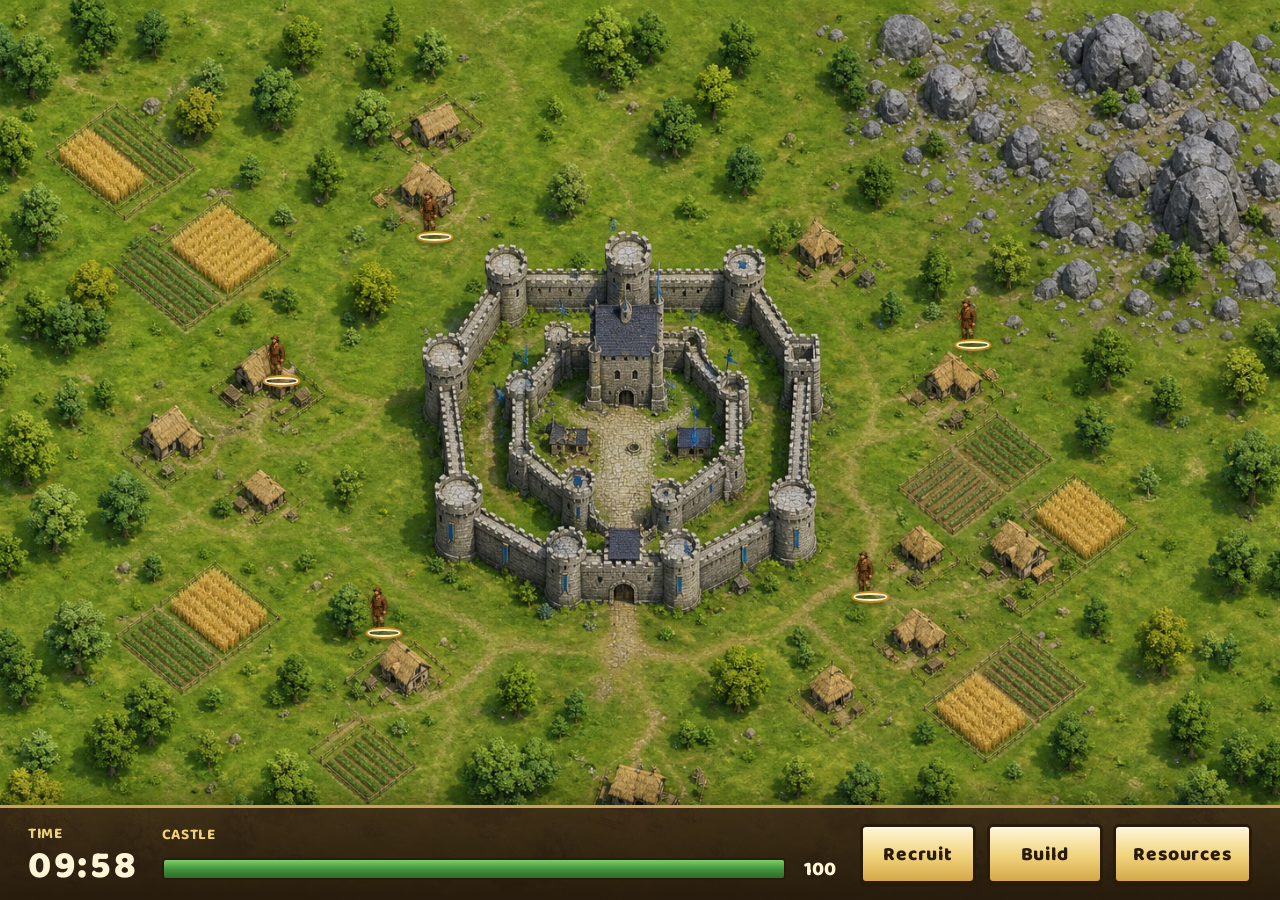
==== round-1.html @ 0a7f4f02 "Merge defeat screen into round three Carry Defeat / Try Again support into round three so a fallen c" ====
<!DOCTYPE html>
<html lang="en">
  <head>
    <meta charset="UTF-8" />
    <meta name="viewport" content="width=device-width, initial-scale=1.0" />
    <title>Round 1 — Humans vs. Goblins</title>
    <link rel="preconnect" href="https://fonts.googleapis.com" />
    <link rel="preconnect" href="https://fonts.gstatic.com" crossorigin />
    <link
      href="https://fonts.googleapis.com/css2?family=Baloo+2:wght@700;800&family=Fraunces:opsz,wght@9..144,500;600;700&display=swap"
      rel="stylesheet"
    />
    <link rel="stylesheet" href="styles.css?v=defeat-r3" />
  </head>
  <body class="game-body">
    <main class="game" data-round="1" aria-label="Round one battlefield">
      <div class="game__map" aria-hidden="true">
        <img
          class="game__map-image"
          src="assets/game-map.jpg"
          alt=""
          width="1536"
          height="1024"
        />
      </div>

      <div
        class="recruiting-queue"
        id="recruiting-queue"
        aria-live="polite"
        aria-label="Recruiting and building queue"
      ></div>

      <div class="structures" id="structures-layer" aria-label="Structures"></div>
      <div
        class="build-ghost"
        id="build-ghost"
        hidden
        aria-hidden="true"
      ></div>

      <div class="units" id="units-layer" aria-label="Units">
        <button
          type="button"
          class="unit unit--villager"
          data-unit="villager"
          data-unit-id="villager-1"
          data-frame="0"
          style="left: 22%; top: 42%"
          aria-pressed="false"
          aria-label="Villager 1"
        >
          <span class="unit__sprite" aria-hidden="true"></span>
        </button>
        <button
          type="button"
          class="unit unit--villager"
          data-unit="villager"
          data-unit-id="villager-2"
          data-frame="0"
          style="left: 30%; top: 70%"
          aria-pressed="false"
          aria-label="Villager 2"
        >
          <span class="unit__sprite" aria-hidden="true"></span>
        </button>
        <button
          type="button"
          class="unit unit--villager"
          data-unit="villager"
          data-unit-id="villager-3"
          data-frame="0"
          style="left: 68%; top: 66%"
          aria-pressed="false"
          aria-label="Villager 3"
        >
          <span class="unit__sprite" aria-hidden="true"></span>
        </button>
        <button
          type="button"
          class="unit unit--villager"
          data-unit="villager"
          data-unit-id="villager-4"
          data-frame="0"
          style="left: 76%; top: 38%"
          aria-pressed="false"
          aria-label="Villager 4"
        >
          <span class="unit__sprite" aria-hidden="true"></span>
        </button>
        <button
          type="button"
          class="unit unit--villager"
          data-unit="villager"
          data-unit-id="villager-5"
          data-frame="0"
          style="left: 34%; top: 26%"
          aria-pressed="false"
          aria-label="Villager 5"
        >
          <span class="unit__sprite" aria-hidden="true"></span>
        </button>
      </div>

      <div
        class="popup-backdrop"
        id="popup-backdrop"
        hidden
        aria-hidden="true"
      ></div>

      <div
        class="popup"
        id="recruit-menu"
        role="dialog"
        aria-modal="true"
        aria-labelledby="recruit-menu-title"
        hidden
      >
        <div class="popup__panel">
          <header class="popup__header">
            <h2 class="popup__title" id="recruit-menu-title">Recruit</h2>
            <button type="button" class="popup__close" data-close-popup>
              Close
            </button>
          </header>
          <ul class="popup__list">
            <li>
              <button
                type="button"
                class="popup__option"
                data-recruit="footman"
              >
                Footman
                <span class="popup__hint">30 Food · 5 Wood · 30s</span>
              </button>
            </li>
            <li>
              <button
                type="button"
                class="popup__option"
                data-recruit="archer"
              >
                Archer
                <span class="popup__hint">75 Food · 25 Wood · 45s</span>
              </button>
            </li>
            <li>
              <button
                type="button"
                class="popup__option"
                data-recruit="knight"
              >
                Knight
                <span class="popup__hint">250 Food · 25 Wood · 2m</span>
              </button>
            </li>
          </ul>
        </div>
      </div>

      <div
        class="popup"
        id="build-menu"
        role="dialog"
        aria-modal="true"
        aria-labelledby="build-menu-title"
        hidden
      >
        <div class="popup__panel">
          <header class="popup__header">
            <h2 class="popup__title" id="build-menu-title">Build</h2>
            <button type="button" class="popup__close" data-close-popup>
              Close
            </button>
          </header>
          <ul class="popup__list">
            <li>
              <button
                type="button"
                class="popup__option"
                data-build="palisade"
              >
                Wooden Palisade
                <span class="popup__hint">50 Wood · 30s</span>
              </button>
            </li>
            <li>
              <button type="button" class="popup__option" data-build="wall">
                Stone Wall
                <span class="popup__hint">25 Stone · 45s</span>
              </button>
            </li>
            <li>
              <button
                type="button"
                class="popup__option"
                data-build="watchtower"
              >
                Watchtower
                <span class="popup__hint">100 Wood · 50 Stone · 1m</span>
              </button>
            </li>
          </ul>
        </div>
      </div>

      <div
        class="popup"
        id="resources-menu"
        role="dialog"
        aria-modal="true"
        aria-labelledby="resources-menu-title"
        hidden
      >
        <div class="popup__panel">
          <header class="popup__header">
            <h2 class="popup__title" id="resources-menu-title">Resources</h2>
            <button type="button" class="popup__close" data-close-popup>
              Close
            </button>
          </header>
          <ul class="resource-list">
            <li class="resource-list__item">
              <span class="resource-list__label">Food</span>
              <span class="resource-list__value" id="resource-food">100</span>
            </li>
            <li class="resource-list__item">
              <span class="resource-list__label">Wood</span>
              <span class="resource-list__value" id="resource-wood">50</span>
            </li>
            <li class="resource-list__item">
              <span class="resource-list__label">Stone</span>
              <span class="resource-list__value" id="resource-stone">25</span>
            </li>
          </ul>
        </div>
      </div>

      <div
        class="popup"
        id="villager-menu"
        role="dialog"
        aria-modal="true"
        aria-labelledby="villager-menu-title"
        hidden
      >
        <div class="popup__panel">
          <header class="popup__header">
            <h2 class="popup__title" id="villager-menu-title">Villager</h2>
            <button type="button" class="popup__close" data-close-popup>
              Close
            </button>
          </header>
          <ul class="popup__list">
            <li>
              <button
                type="button"
                class="popup__option"
                data-villager-action="farm"
              >
                Farm
              </button>
            </li>
            <li>
              <button
                type="button"
                class="popup__option"
                data-villager-action="mine"
              >
                Mine
              </button>
            </li>
            <li>
              <button
                type="button"
                class="popup__option"
                data-villager-action="chop-wood"
              >
                Chop Wood
              </button>
            </li>
            <li>
              <button
                type="button"
                class="popup__option"
                data-villager-action="return-to-castle"
              >
                Return to Castle
              </button>
            </li>
          </ul>
        </div>
      </div>

      <footer class="hud" aria-label="Game controls">
        <div class="hud__item hud__timer">
          <span class="hud__label">Time</span>
          <time class="hud__timer-value" id="round-timer" datetime="PT10M"
            >10:00</time
          >
        </div>

        <div class="hud__item hud__health">
          <span class="hud__label" id="castle-label">Castle</span>
          <div
            class="health-bar"
            role="meter"
            aria-labelledby="castle-label"
            aria-valuemin="0"
            aria-valuemax="100"
            aria-valuenow="100"
            id="castle-health"
          >
            <div class="health-bar__track">
              <div class="health-bar__fill" id="castle-health-fill"></div>
            </div>
            <span class="health-bar__value" id="castle-health-value">100</span>
          </div>
        </div>

        <div class="hud__item hud__actions">
          <button
            type="button"
            class="hud__button"
            id="recruit-button"
            aria-haspopup="dialog"
            aria-controls="recruit-menu"
            aria-expanded="false"
          >
            Recruit
          </button>
          <button
            type="button"
            class="hud__button"
            id="build-button"
            aria-haspopup="dialog"
            aria-controls="build-menu"
            aria-expanded="false"
          >
            Build
          </button>
          <button
            type="button"
            class="hud__button"
            id="resources-button"
            aria-haspopup="dialog"
            aria-controls="resources-menu"
            aria-expanded="false"
          >
            Resources
          </button>
        </div>
      </footer>

      <div
        class="victory"
        id="victory-overlay"
        hidden
        role="dialog"
        aria-modal="true"
        aria-labelledby="victory-title"
      >
        <div class="victory__veil" aria-hidden="true"></div>
        <div class="victory__content">
          <h2 class="victory__title" id="victory-title">Victory!!!!!!!!!</h2>
          <a class="victory__next" href="round-2.html" id="next-round-button">Next Round</a>
        </div>
      </div>

      <div
        class="defeat"
        id="defeat-overlay"
        hidden
        role="dialog"
        aria-modal="true"
        aria-labelledby="defeat-title"
      >
        <div class="defeat__veil" aria-hidden="true"></div>
        <div class="defeat__content">
          <h2 class="defeat__title" id="defeat-title">Defeat</h2>
          <a class="defeat__retry" href="round-1.html" id="retry-round-button"
            >Try Again</a
          >
        </div>
      </div>
    </main>

    <script src="game.js?v=defeat-r3" defer></script>
  </body>
</html>
---- styles.css ----
:root {
  --ink: #1c140c;
  --parchment: #f3e6c8;
  --gold: #f0c14b;
  --gold-deep: #c9891a;
  --forest: #2f5d3a;
  --stone: #5a4a3a;
  --sky-wash: rgba(180, 210, 230, 0.35);
  --title-fill: #fff4d4;
  --title-stroke: #2a1a0a;
  --start-fill: #f6e7b8;
  --start-edge: #3d2a14;
  --font-bubble: "Baloo 2", "Comic Sans MS", cursive;
  --font-body: "Fraunces", Georgia, serif;
}

*,
*::before,
*::after {
  box-sizing: border-box;
}

html,
body {
  margin: 0;
  min-height: 100%;
}

body {
  font-family: var(--font-body);
  color: var(--ink);
  background: #6b8f5a;
}

/* —— Landing —— */

.landing {
  position: relative;
  min-height: 100dvh;
  display: flex;
  flex-direction: column;
  align-items: center;
  overflow: hidden;
}

.sky-glow {
  position: absolute;
  inset: 0 0 45% 0;
  background: radial-gradient(
    ellipse 80% 70% at 50% 0%,
    rgba(255, 236, 180, 0.45),
    transparent 70%
  );
  pointer-events: none;
  z-index: 1;
  animation: glow-pulse 6s ease-in-out infinite;
}

.scene {
  position: absolute;
  inset: 0;
  z-index: 0;
}

.scene__image {
  width: 100%;
  height: 100%;
  object-fit: cover;
  object-position: center 40%;
  display: block;
  animation: scene-drift 28s ease-in-out infinite alternate;
  transform-origin: center 45%;
}

.scene__veil {
  position: absolute;
  inset: 0;
  background: linear-gradient(
    180deg,
    rgba(40, 55, 70, 0.28) 0%,
    rgba(40, 55, 70, 0.08) 35%,
    rgba(30, 40, 25, 0.15) 70%,
    rgba(25, 35, 20, 0.4) 100%
  );
  pointer-events: none;
}

.landing__content {
  position: relative;
  z-index: 2;
  width: min(920px, 100%);
  padding: clamp(1.5rem, 6vh, 3.5rem) 1.25rem 2rem;
  display: flex;
  flex-direction: column;
  align-items: center;
  gap: clamp(1.75rem, 5vh, 3rem);
  text-align: center;
}

/* Bubble title */

.title {
  margin: 0;
  display: flex;
  flex-wrap: wrap;
  justify-content: center;
  align-items: baseline;
  gap: 0.15em 0.35em;
  font-family: var(--font-bubble);
  font-weight: 800;
  font-size: clamp(2.6rem, 9vw, 5.75rem);
  line-height: 0.95;
  letter-spacing: 0.02em;
  color: var(--title-fill);
  animation: title-pop 0.9s cubic-bezier(0.34, 1.45, 0.64, 1) both;
}

.title__line,
.title__vs {
  display: inline-block;
  -webkit-text-stroke: 0.045em var(--title-stroke);
  paint-order: stroke fill;
  text-shadow:
    0 0.06em 0 var(--title-stroke),
    0 0.12em 0 rgba(42, 26, 10, 0.55),
    0 0.18em 0.08em rgba(20, 12, 4, 0.35);
}

.title__vs {
  font-size: 0.72em;
  color: var(--gold);
  animation: title-bob 3.2s ease-in-out 1s infinite;
}

/* Start box — interactive container */

.start-box {
  display: inline-flex;
  align-items: center;
  justify-content: center;
  min-width: 9.5rem;
  padding: 0.85rem 2.4rem;
  font-family: var(--font-bubble);
  font-weight: 800;
  font-size: clamp(1.45rem, 3.5vw, 2rem);
  letter-spacing: 0.06em;
  color: var(--start-edge);
  text-decoration: none;
  background: linear-gradient(180deg, #fff6d8 0%, var(--start-fill) 55%, #e8c97a 100%);
  border: 4px solid var(--start-edge);
  border-radius: 6px;
  box-shadow:
    inset 0 2px 0 rgba(255, 255, 255, 0.55),
    0 4px 0 var(--start-edge);
  cursor: pointer;
  transition:
    transform 0.15s ease,
    box-shadow 0.15s ease,
    background 0.15s ease;
  animation: start-enter 0.7s cubic-bezier(0.34, 1.3, 0.64, 1) 0.35s both;
}

.start-box:hover,
.start-box:focus-visible {
  transform: translateY(-3px);
  box-shadow:
    inset 0 2px 0 rgba(255, 255, 255, 0.55),
    0 7px 0 var(--start-edge);
  outline: none;
  background: linear-gradient(180deg, #fffbe8 0%, #ffe9a8 55%, #f0d070 100%);
}

.start-box:active {
  transform: translateY(2px);
  box-shadow:
    inset 0 2px 0 rgba(255, 255, 255, 0.35),
    0 2px 0 var(--start-edge);
}

/* —— Instructions —— */

.instructions {
  position: relative;
  min-height: 100dvh;
  padding: clamp(1.5rem, 4vw, 2.75rem);
  background:
    radial-gradient(ellipse at 30% 0%, rgba(255, 230, 160, 0.35), transparent 50%),
    linear-gradient(160deg, #7a9a5c 0%, #4a6b3a 45%, #3d5530 100%);
  color: var(--parchment);
  overflow-x: hidden;
}

.instructions::before {
  content: "";
  position: absolute;
  inset: 0;
  background-image:
    radial-gradient(rgba(28, 20, 12, 0.06) 1px, transparent 1px),
    radial-gradient(rgba(255, 244, 212, 0.05) 1px, transparent 1px);
  background-size: 18px 18px, 28px 28px;
  background-position: 0 0, 9px 14px;
  pointer-events: none;
  opacity: 0.7;
}

.back-link {
  position: relative;
  z-index: 1;
  font-family: var(--font-body);
  font-size: 1rem;
  color: var(--parchment);
  text-decoration: none;
  opacity: 0.9;
}

.back-link:hover,
.back-link:focus-visible {
  text-decoration: underline;
  outline: none;
}

.instructions__layout {
  position: relative;
  z-index: 1;
  display: grid;
  grid-template-columns: minmax(0, 34rem) minmax(16rem, 1fr);
  gap: clamp(1.5rem, 5vw, 4rem);
  align-items: stretch;
  margin-top: 0.75rem;
  min-height: calc(100dvh - 6rem);
}

.instructions__main {
  min-width: 0;
  max-width: 38rem;
}

.instructions__title {
  margin: 1.25rem 0 1.25rem;
  font-family: var(--font-bubble);
  font-weight: 800;
  font-size: clamp(2.1rem, 6vw, 3.4rem);
  line-height: 1;
  color: var(--title-fill);
  -webkit-text-stroke: 0.04em var(--title-stroke);
  paint-order: stroke fill;
  text-shadow: 0 0.08em 0 rgba(42, 26, 10, 0.45);
}

.instructions__copy {
  max-width: 38rem;
}

.instructions__copy p {
  margin: 0 0 1.15rem;
  font-size: clamp(1.05rem, 2.2vw, 1.2rem);
  font-weight: 500;
  line-height: 1.65;
  color: rgba(255, 246, 220, 0.95);
  text-shadow: 0 1px 2px rgba(20, 30, 12, 0.35);
}

.instructions__copy p:last-child {
  margin-bottom: 0;
}

.instructions__copy strong {
  font-weight: 600;
  color: var(--gold);
  letter-spacing: 0.02em;
}

/* Open right column — big Begin lives here */
.instructions__cta {
  display: flex;
  align-items: center;
  justify-content: center;
  min-height: 18rem;
  opacity: 1;
  visibility: visible;
}

.begin-box {
  display: flex;
  align-items: center;
  justify-content: center;
  width: min(22rem, 85%);
  height: min(22rem, 55vh);
  min-width: 14rem;
  min-height: 14rem;
  padding: 1.5rem;
  font-family: var(--font-bubble), Georgia, serif;
  font-weight: 800;
  font-size: clamp(3.5rem, 8vw, 6rem);
  letter-spacing: 0.04em;
  line-height: 1;
  color: #2a1a0a;
  text-decoration: none;
  text-align: center;
  background: linear-gradient(180deg, #fff6d8 0%, #f6e7b8 55%, #e8c97a 100%);
  border: 8px solid #3d2a14;
  border-radius: 14px;
  box-shadow:
    inset 0 4px 0 rgba(255, 255, 255, 0.55),
    0 10px 0 #3d2a14;
  cursor: pointer;
  opacity: 1;
  visibility: visible;
  transition:
    transform 0.15s ease,
    box-shadow 0.15s ease,
    background 0.15s ease;
}

.begin-box:hover,
.begin-box:focus-visible {
  transform: translateY(-6px) scale(1.02);
  box-shadow:
    inset 0 4px 0 rgba(255, 255, 255, 0.55),
    0 16px 0 #3d2a14;
  outline: none;
  background: linear-gradient(180deg, #fffbe8 0%, #ffe9a8 55%, #f0d070 100%);
}

.begin-box:active {
  transform: translateY(4px) scale(0.99);
  box-shadow:
    inset 0 2px 0 rgba(255, 255, 255, 0.35),
    0 4px 0 #3d2a14;
}

/* —— Game arena (shared across rounds) —— */

.game-body {
  background: #5f8f45;
  overflow: hidden;
}

.game {
  position: relative;
  width: 100%;
  height: 100dvh;
  overflow: hidden;
}

.game.is-issuing-move,
.game.is-placing-build {
  cursor: crosshair;
}

.game.is-issuing-move .unit {
  cursor: pointer;
}

.game.is-placing-build .unit,
.game.is-placing-build .structure {
  pointer-events: none;
}

.game__map {
  position: absolute;
  inset: 0;
}

.game__map-image {
  width: 100%;
  height: 100%;
  object-fit: cover;
  object-position: center center;
  display: block;
  user-select: none;
  pointer-events: none;
}

/* —— Recruiting queue —— */

.recruiting-queue {
  position: absolute;
  top: 1rem;
  left: 1rem;
  z-index: 45;
  display: flex;
  flex-direction: column;
  gap: 0.55rem;
  width: min(15rem, calc(100% - 2rem));
  pointer-events: none;
}

.recruiting-card {
  display: grid;
  grid-template-columns: auto 1fr;
  gap: 0.65rem;
  align-items: center;
  padding: 0.65rem 0.75rem;
  background: linear-gradient(180deg, #f3e6c8 0%, #e5d2a8 100%);
  border: 3px solid #3d2a14;
  border-radius: 8px;
  box-shadow: 0 4px 0 rgba(30, 18, 8, 0.45);
  color: #1c140c;
  pointer-events: none;
}

.recruiting-card__clock {
  width: 2.1rem;
  height: 2.1rem;
  border: 3px solid #3d2a14;
  border-radius: 50%;
  display: grid;
  place-items: center;
  background: #fff6d8;
  position: relative;
  flex-shrink: 0;
}

.recruiting-card__clock::before {
  content: "";
  position: absolute;
  width: 2px;
  height: 0.55rem;
  background: #3d2a14;
  top: 0.35rem;
  left: 50%;
  transform: translateX(-50%);
  transform-origin: bottom center;
  animation: clock-hand 1s linear infinite;
}

.recruiting-card__clock::after {
  content: "";
  width: 0.35rem;
  height: 0.35rem;
  border-radius: 50%;
  background: #3d2a14;
}

.recruiting-card__copy {
  min-width: 0;
}

.recruiting-card__title {
  font-family: var(--font-bubble);
  font-weight: 800;
  font-size: 1.05rem;
  line-height: 1.1;
  letter-spacing: 0.02em;
}

.recruiting-card__unit {
  font-family: var(--font-body);
  font-size: 0.9rem;
  font-weight: 600;
  color: #5a3d1c;
}

.recruiting-card__time {
  font-family: var(--font-bubble);
  font-weight: 800;
  font-size: 1.15rem;
  font-variant-numeric: tabular-nums;
  color: #2a1a0a;
  margin-top: 0.1rem;
}

@keyframes clock-hand {
  to {
    transform: translateX(-50%) rotate(360deg);
  }
}

/* —— Structures —— */

.structures {
  position: absolute;
  inset: 0;
  z-index: 8;
  pointer-events: none;
}

.structure,
.build-ghost {
  position: absolute;
  left: 50%;
  top: 50%;
  width: 4.6rem;
  height: 2.8rem;
  transform: translate(-50%, -78%);
  pointer-events: none;
  z-index: 8;
}

.structure--watchtower,
.build-ghost.structure--watchtower {
  width: 3.6rem;
  height: 5.4rem;
  transform: translate(-50%, -88%);
  z-index: 9;
}

.structure__sprite {
  display: block;
  width: 100%;
  height: 100%;
}

.structure__sprite img,
.build-ghost .structure__sprite img {
  width: 100%;
  height: 100%;
  object-fit: contain;
  object-position: bottom center;
  display: block;
  pointer-events: none;
  user-select: none;
  filter: drop-shadow(0 2px 0 rgba(20, 12, 6, 0.35));
}

.structure.is-building {
  opacity: 0.72;
}

.structure.is-building .structure__sprite img {
  filter: drop-shadow(0 2px 0 rgba(20, 12, 6, 0.35)) saturate(0.75);
}

.structure .unit-hp {
  top: 12%;
  height: 64%;
}

.structure.is-attacking .structure__sprite {
  animation: unit-attack-shake 0.35s ease-in-out;
}

.build-ghost {
  z-index: 40;
  opacity: 0.78;
  filter: none;
}

.build-ghost.is-invalid {
  opacity: 0.45;
}

.build-ghost.is-invalid .structure__sprite img {
  filter: drop-shadow(0 0 0 transparent) grayscale(0.2)
    sepia(0.35) hue-rotate(-20deg) saturate(1.4);
}

.build-ghost[hidden] {
  display: none !important;
}

/* —— Round intro scroll —— */

.round-intro {
  position: absolute;
  inset: 0;
  z-index: 90;
  display: grid;
  place-items: center;
  padding: 1.25rem;
  pointer-events: auto;
}

.round-intro[hidden] {
  display: none !important;
}

.round-intro__veil {
  position: absolute;
  inset: 0;
  background:
    radial-gradient(
      ellipse 65% 50% at 50% 45%,
      rgba(80, 55, 25, 0.2),
      transparent 70%
    ),
    rgba(14, 10, 6, 0.68);
  pointer-events: none;
}

.round-intro__scroll {
  position: relative;
  z-index: 1;
  width: min(34rem, 100%);
  display: flex;
  flex-direction: column;
  align-items: stretch;
  animation: title-pop 0.85s cubic-bezier(0.34, 1.35, 0.64, 1) both;
  filter: drop-shadow(0 14px 18px rgba(10, 6, 2, 0.45));
}

.round-intro__roller {
  height: 1.35rem;
  margin: 0 0.55rem;
  border-radius: 999px;
  background:
    linear-gradient(
      180deg,
      #6b4424 0%,
      #a8743d 28%,
      #d2a46a 48%,
      #8a5a30 72%,
      #4a2e16 100%
    );
  border: 2px solid #2a1a0a;
  box-shadow:
    inset 0 2px 0 rgba(255, 230, 180, 0.35),
    inset 0 -2px 0 rgba(30, 16, 6, 0.35);
  position: relative;
}

.round-intro__roller::before,
.round-intro__roller::after {
  content: "";
  position: absolute;
  top: 50%;
  width: 1.55rem;
  height: 1.55rem;
  border-radius: 50%;
  transform: translateY(-50%);
  background:
    radial-gradient(circle at 35% 35%, #e2b87a 0%, #9a6230 55%, #3d2412 100%);
  border: 2px solid #2a1a0a;
  box-shadow: inset 0 1px 0 rgba(255, 236, 190, 0.4);
}

.round-intro__roller::before {
  left: -0.85rem;
}

.round-intro__roller::after {
  right: -0.85rem;
}

.round-intro__parchment {
  margin: -0.15rem 1.15rem;
  padding: clamp(1.4rem, 4vw, 2.1rem) clamp(1.3rem, 4vw, 2.4rem)
    clamp(1.2rem, 3vw, 1.75rem);
  background:
    radial-gradient(ellipse at 20% 0%, rgba(255, 236, 190, 0.55), transparent 45%),
    radial-gradient(ellipse at 80% 100%, rgba(150, 100, 50, 0.18), transparent 50%),
    repeating-linear-gradient(
      0deg,
      rgba(90, 55, 25, 0.03) 0 2px,
      transparent 2px 5px
    ),
    linear-gradient(180deg, #f0dfb4 0%, #e4c992 45%, #d7b678 100%);
  border-left: 3px solid #5a3d1c;
  border-right: 3px solid #5a3d1c;
  color: #2a1a0a;
  text-align: center;
  box-shadow:
    inset 0 0 0 1px rgba(90, 55, 25, 0.12),
    inset 18px 0 28px rgba(120, 75, 30, 0.08),
    inset -18px 0 28px rgba(120, 75, 30, 0.08);
}

.round-intro__title {
  margin: 0 0 0.85rem;
  font-family: var(--font-bubble);
  font-weight: 800;
  font-size: clamp(1.8rem, 5vw, 2.5rem);
  letter-spacing: 0.04em;
  color: #3d2412;
  text-shadow: 0 1px 0 rgba(255, 240, 200, 0.55);
}

.round-intro__text {
  margin: 0 auto 1.45rem;
  max-width: 30ch;
  font-family: var(--font-body);
  font-size: clamp(1.1rem, 2.7vw, 1.35rem);
  font-weight: 600;
  line-height: 1.5;
  color: #2a1a0a;
}

.round-intro__continue {
  appearance: none;
  display: inline-flex;
  align-items: center;
  justify-content: center;
  min-width: 9rem;
  margin: 0 auto;
  padding: 0.65rem 1.8rem;
  font-family: var(--font-bubble);
  font-weight: 800;
  font-size: 1.25rem;
  letter-spacing: 0.04em;
  color: var(--start-edge);
  background: linear-gradient(180deg, #fff6d8 0%, var(--start-fill) 55%, #e8c97a 100%);
  border: 3px solid var(--start-edge);
  border-radius: 6px;
  box-shadow:
    inset 0 2px 0 rgba(255, 255, 255, 0.55),
    0 3px 0 var(--start-edge);
  cursor: pointer;
  transition:
    transform 0.15s ease,
    box-shadow 0.15s ease,
    background 0.15s ease;
}

.round-intro__continue:hover,
.round-intro__continue:focus-visible {
  transform: translateY(-2px);
  box-shadow:
    inset 0 2px 0 rgba(255, 255, 255, 0.55),
    0 5px 0 var(--start-edge);
  outline: none;
  background: linear-gradient(180deg, #fffbe8 0%, #ffe9a8 55%, #f0d070 100%);
}

.round-intro__continue:active {
  transform: translateY(1px);
  box-shadow:
    inset 0 2px 0 rgba(255, 255, 255, 0.35),
    0 1px 0 var(--start-edge);
}

.game.is-intro {
  cursor: default;
}

/* —— Victory —— */

.victory {
  position: absolute;
  inset: 0;
  z-index: 80;
  display: grid;
  place-items: center;
  padding: 1.5rem;
  pointer-events: auto;
}

.victory[hidden] {
  display: none !important;
}

.victory__veil {
  position: absolute;
  inset: 0;
  background:
    radial-gradient(
      ellipse 70% 55% at 50% 42%,
      rgba(255, 236, 180, 0.28),
      transparent 70%
    ),
    rgba(18, 12, 6, 0.62);
  pointer-events: none;
}

.victory__content {
  position: relative;
  z-index: 1;
  display: flex;
  flex-direction: column;
  align-items: center;
  gap: clamp(1.25rem, 4vw, 2.25rem);
  text-align: center;
  max-width: min(92vw, 42rem);
}

.victory__title {
  margin: 0;
  font-family: var(--font-bubble);
  font-weight: 800;
  font-size: clamp(2.8rem, 11vw, 6.5rem);
  line-height: 0.95;
  letter-spacing: 0.02em;
  color: var(--title-fill);
  -webkit-text-stroke: 0.045em var(--title-stroke);
  paint-order: stroke fill;
  text-shadow:
    0 0.06em 0 var(--title-stroke),
    0 0.12em 0 rgba(42, 26, 10, 0.55),
    0 0.18em 0.08em rgba(20, 12, 4, 0.35);
  animation: title-pop 0.9s cubic-bezier(0.34, 1.45, 0.64, 1) both;
}

.victory__next {
  display: inline-flex;
  align-items: center;
  justify-content: center;
  min-width: 11rem;
  padding: 0.9rem 2.5rem;
  font-family: var(--font-bubble);
  font-weight: 800;
  font-size: clamp(1.5rem, 3.8vw, 2.15rem);
  letter-spacing: 0.05em;
  color: var(--start-edge);
  text-decoration: none;
  background: linear-gradient(180deg, #fff6d8 0%, var(--start-fill) 55%, #e8c97a 100%);
  border: 4px solid var(--start-edge);
  border-radius: 6px;
  box-shadow:
    inset 0 2px 0 rgba(255, 255, 255, 0.55),
    0 4px 0 var(--start-edge);
  cursor: pointer;
  transition:
    transform 0.15s ease,
    box-shadow 0.15s ease,
    background 0.15s ease;
  animation: start-enter 0.7s cubic-bezier(0.34, 1.3, 0.64, 1) 0.35s both;
}

.victory__next:hover,
.victory__next:focus-visible {
  transform: translateY(-3px);
  box-shadow:
    inset 0 2px 0 rgba(255, 255, 255, 0.55),
    0 7px 0 var(--start-edge);
  outline: none;
  background: linear-gradient(180deg, #fffbe8 0%, #ffe9a8 55%, #f0d070 100%);
}

.victory__next:active {
  transform: translateY(2px);
  box-shadow:
    inset 0 2px 0 rgba(255, 255, 255, 0.35),
    0 2px 0 var(--start-edge);
}

.game.is-victory {
  cursor: default;
}

/* —— Defeat —— */

.defeat {
  position: absolute;
  inset: 0;
  z-index: 80;
  display: grid;
  place-items: center;
  padding: 1.5rem;
  pointer-events: auto;
}

.defeat[hidden] {
  display: none !important;
}

.defeat__veil {
  position: absolute;
  inset: 0;
  background:
    radial-gradient(
      ellipse 70% 55% at 50% 42%,
      rgba(120, 40, 30, 0.28),
      transparent 70%
    ),
    rgba(18, 12, 6, 0.68);
  pointer-events: none;
}

.defeat__content {
  position: relative;
  z-index: 1;
  display: flex;
  flex-direction: column;
  align-items: center;
  gap: clamp(1.25rem, 4vw, 2.25rem);
  text-align: center;
  max-width: min(92vw, 42rem);
}

.defeat__title {
  margin: 0;
  font-family: var(--font-bubble);
  font-weight: 800;
  font-size: clamp(2.8rem, 11vw, 6.5rem);
  line-height: 0.95;
  letter-spacing: 0.02em;
  color: #f3d2c4;
  -webkit-text-stroke: 0.045em #3a1410;
  paint-order: stroke fill;
  text-shadow:
    0 0.06em 0 #3a1410,
    0 0.12em 0 rgba(60, 20, 14, 0.55),
    0 0.18em 0.08em rgba(20, 8, 6, 0.35);
  animation: title-pop 0.9s cubic-bezier(0.34, 1.45, 0.64, 1) both;
}

.defeat__retry {
  display: inline-flex;
  align-items: center;
  justify-content: center;
  min-width: 11rem;
  padding: 0.9rem 2.5rem;
  font-family: var(--font-bubble);
  font-weight: 800;
  font-size: clamp(1.5rem, 3.8vw, 2.15rem);
  letter-spacing: 0.05em;
  color: var(--start-edge);
  text-decoration: none;
  background: linear-gradient(180deg, #fff6d8 0%, var(--start-fill) 55%, #e8c97a 100%);
  border: 4px solid var(--start-edge);
  border-radius: 6px;
  box-shadow:
    inset 0 2px 0 rgba(255, 255, 255, 0.55),
    0 4px 0 var(--start-edge);
  cursor: pointer;
  transition:
    transform 0.15s ease,
    box-shadow 0.15s ease,
    background 0.15s ease;
  animation: start-enter 0.7s cubic-bezier(0.34, 1.3, 0.64, 1) 0.35s both;
}

.defeat__retry:hover,
.defeat__retry:focus-visible {
  transform: translateY(-3px);
  box-shadow:
    inset 0 2px 0 rgba(255, 255, 255, 0.55),
    0 7px 0 var(--start-edge);
  outline: none;
  background: linear-gradient(180deg, #fffbe8 0%, #ffe9a8 55%, #f0d070 100%);
}

.defeat__retry:active {
  transform: translateY(2px);
  box-shadow:
    inset 0 2px 0 rgba(255, 255, 255, 0.35),
    0 2px 0 var(--start-edge);
}

.game.is-defeat {
  cursor: default;
}

/* —— Units —— */

.units {
  position: absolute;
  inset: 0;
  z-index: 10;
  pointer-events: none;
}

.unit {
  --unit-x: 1;
  position: absolute;
  appearance: none;
  margin: 0;
  padding: 0;
  border: none;
  background: transparent;
  width: clamp(2.4rem, 4.2vw, 3.6rem);
  aspect-ratio: 1;
  transform: translate(-50%, -82%) scale(var(--unit-x), 1);
  cursor: pointer;
  pointer-events: auto;
  z-index: 11;
  filter: drop-shadow(0 3px 3px rgba(20, 12, 4, 0.5));
  transition: filter 0.12s ease;
  will-change: left, top;
}

.unit--military,
.unit--goblin {
  width: clamp(2.7rem, 4.6vw, 4rem);
  aspect-ratio: 1;
}

.unit--military .unit__sprite--image img,
.unit--goblin .unit__sprite--image img {
  object-fit: contain;
}

.unit--goblin {
  cursor: default;
  z-index: 12;
}

.unit--goblin-2 {
  width: clamp(3.375rem, 5.75vw, 5rem);
  z-index: 13;
}

.unit--goblin.is-walking .unit__sprite--image {
  animation: villager-work 0.55s ease-in-out infinite;
}

.unit.is-attacking .unit__sprite {
  animation: unit-attack-shake 0.35s ease-in-out;
}

.unit.is-attacking .unit__sprite--image {
  animation: unit-attack-shake 0.35s ease-in-out;
}

@keyframes unit-attack-shake {
  0%,
  100% {
    transform: translate(0, 0) rotate(0deg);
  }
  20% {
    transform: translate(-7%, 3%) rotate(-5deg);
  }
  40% {
    transform: translate(7%, -3%) rotate(5deg);
  }
  60% {
    transform: translate(-5%, 2%) rotate(-3deg);
  }
  80% {
    transform: translate(4%, -2%) rotate(3deg);
  }
}

.unit-hp {
  position: absolute;
  left: calc(100% + 0.2rem);
  top: 18%;
  width: 0.38rem;
  height: 58%;
  border: 1.5px solid #1c140c;
  border-radius: 2px;
  background: rgba(20, 14, 8, 0.75);
  overflow: hidden;
  pointer-events: none;
  z-index: 5;
  box-shadow: 0 1px 2px rgba(0, 0, 0, 0.35);
}

.unit.is-flipped .unit-hp {
  left: auto;
  right: calc(100% + 0.2rem);
  transform: scaleX(-1);
}

.unit-hp__fill {
  position: absolute;
  left: 0;
  right: 0;
  bottom: 0;
  width: 100%;
  height: 100%;
  transform-origin: bottom center;
  transition: height 0.15s ease, background-color 0.15s ease;
}

.unit-hp--green .unit-hp__fill {
  background: linear-gradient(180deg, #7dcf6a 0%, #3f8f3a 100%);
}

.unit-hp--yellow .unit-hp__fill {
  background: linear-gradient(180deg, #f0d27a 0%, #c9891a 100%);
}

.unit-hp--red .unit-hp__fill {
  background: linear-gradient(180deg, #f07167 0%, #b33a2b 100%);
}

.unit__sprite {
  display: block;
  width: 100%;
  height: 100%;
  background-image: url("assets/villager-strip.png");
  background-repeat: no-repeat;
  background-size: 400% 100%;
  background-position: 0% 0%;
  pointer-events: none;
  user-select: none;
  animation: villager-idle 2.8s ease-in-out infinite;
}

.unit__sprite--image {
  background: none;
  animation: villager-idle 2.8s ease-in-out infinite;
}

.unit__sprite--image img {
  display: block;
  width: 100%;
  height: 100%;
  pointer-events: none;
  user-select: none;
}

.unit[data-frame="0"] .unit__sprite {
  background-position: 0% 0%;
}

.unit[data-frame="1"] .unit__sprite {
  background-position: 33.333% 0%;
}

.unit[data-frame="2"] .unit__sprite {
  background-position: 66.666% 0%;
}

.unit[data-frame="3"] .unit__sprite {
  background-position: 100% 0%;
}

.unit.is-walking .unit__sprite {
  animation: none;
}

.unit.is-working .unit__sprite {
  animation: villager-work 0.9s ease-in-out infinite;
}

.unit.is-flipped {
  --unit-x: -1;
}

.unit:hover,
.unit:focus-visible {
  outline: none;
  filter: drop-shadow(0 4px 4px rgba(20, 12, 4, 0.55));
  z-index: 12;
}

/* Always-on ground halo for friendly units so they stay easy to spot. */
.unit--villager::after,
.unit--military::after {
  content: "";
  position: absolute;
  left: 50%;
  bottom: 6%;
  width: 62%;
  height: 14%;
  transform: translateX(-50%);
  border-radius: 50%;
  pointer-events: none;
}

.unit--villager::after {
  border: 2px solid #fff6d8;
  box-shadow: 0 0 0 2px #c9891a;
}

.unit--military::after {
  border: 2px solid #f0b0a4;
  box-shadow: 0 0 0 2px #b33a2b;
}

.unit.is-selected,
.unit[aria-pressed="true"] {
  filter:
    drop-shadow(0 0 0 2px #fff6d8)
    drop-shadow(0 0 0 5px #e0b24a)
    drop-shadow(0 4px 4px rgba(20, 12, 4, 0.5));
  z-index: 13;
}

.unit--military.is-selected,
.unit--military[aria-pressed="true"] {
  filter:
    drop-shadow(0 0 0 2px #f0b0a4)
    drop-shadow(0 0 0 5px #c94a3a)
    drop-shadow(0 4px 4px rgba(20, 12, 4, 0.5));
}

.unit--villager.is-selected::after,
.unit--villager[aria-pressed="true"]::after {
  border-color: #fffbe8;
  box-shadow:
    0 0 0 2px #e0b24a,
    0 0 8px rgba(240, 193, 75, 0.75);
}

.unit--military.is-selected::after,
.unit--military[aria-pressed="true"]::after {
  border-color: #ffd2c8;
  box-shadow:
    0 0 0 2px #d94a38,
    0 0 8px rgba(200, 60, 45, 0.75);
}

@keyframes villager-idle {
  0%,
  100% {
    transform: translateY(0);
  }
  50% {
    transform: translateY(-4%);
  }
}

@keyframes villager-work {
  0%,
  100% {
    transform: translateY(0) rotate(0deg);
  }
  50% {
    transform: translateY(-6%) rotate(-4deg);
  }
}

/* —— Game HUD —— */

.hud {
  position: absolute;
  left: 0;
  right: 0;
  bottom: 0;
  z-index: 20;
  display: grid;
  grid-template-columns: auto minmax(12rem, 1.4fr) auto;
  align-items: center;
  gap: clamp(0.75rem, 2vw, 1.5rem);
  padding: 0.85rem clamp(0.85rem, 2.5vw, 1.75rem);
  padding-bottom: calc(0.85rem + env(safe-area-inset-bottom, 0px));
  background:
    linear-gradient(180deg, rgba(58, 40, 22, 0.92) 0%, rgba(36, 24, 12, 0.96) 100%);
  border-top: 3px solid #c9a35a;
  box-shadow: 0 -8px 24px rgba(10, 8, 4, 0.35);
  color: var(--parchment);
  font-family: var(--font-body);
}

.hud__item {
  display: flex;
  align-items: center;
  gap: 0.65rem;
  min-width: 0;
}

.hud__label {
  font-family: var(--font-bubble);
  font-weight: 700;
  font-size: 0.95rem;
  letter-spacing: 0.04em;
  color: #f0d27a;
  text-transform: uppercase;
  white-space: nowrap;
}

.hud__timer {
  flex-direction: column;
  align-items: flex-start;
  gap: 0.15rem;
  min-width: 6.5rem;
}

.hud__timer-value {
  font-family: var(--font-bubble);
  font-weight: 800;
  font-size: clamp(1.8rem, 4vw, 2.4rem);
  line-height: 1;
  color: #fff6d8;
  font-variant-numeric: tabular-nums;
  letter-spacing: 0.04em;
}

.hud__health {
  flex-direction: column;
  align-items: stretch;
  gap: 0.35rem;
}

.health-bar {
  display: grid;
  grid-template-columns: 1fr auto;
  align-items: center;
  gap: 0.65rem;
}

.health-bar__track {
  position: relative;
  height: 1.35rem;
  border: 2px solid #2a1a0a;
  border-radius: 4px;
  background: #1c140c;
  overflow: hidden;
}

.health-bar__fill {
  height: 100%;
  width: 100%;
  background: linear-gradient(180deg, #7dcf6a 0%, #3f8f3a 55%, #2f6b2c 100%);
  transform-origin: left center;
  transition: width 0.25s ease;
}

.health-bar__value {
  font-family: var(--font-bubble);
  font-weight: 800;
  font-size: 1.25rem;
  color: #fff6d8;
  min-width: 2.5rem;
  text-align: right;
}

.hud__actions {
  display: flex;
  gap: 0.65rem;
  justify-content: flex-end;
}

.hud__button {
  appearance: none;
  min-width: 7.25rem;
  padding: 0.7rem 1.1rem;
  font-family: var(--font-bubble);
  font-weight: 800;
  font-size: 1.2rem;
  letter-spacing: 0.04em;
  color: #2a1a0a;
  background: linear-gradient(180deg, #fff6d8 0%, #f0d27a 55%, #d4a84a 100%);
  border: 3px solid #2a1a0a;
  border-radius: 6px;
  box-shadow:
    inset 0 2px 0 rgba(255, 255, 255, 0.45),
    0 3px 0 #2a1a0a;
  cursor: pointer;
  transition:
    transform 0.12s ease,
    box-shadow 0.12s ease,
    background 0.12s ease;
}

.hud__button:hover,
.hud__button:focus-visible {
  transform: translateY(-2px);
  box-shadow:
    inset 0 2px 0 rgba(255, 255, 255, 0.45),
    0 5px 0 #2a1a0a;
  outline: none;
  background: linear-gradient(180deg, #fffbe8 0%, #ffe08a 55%, #e0b24a 100%);
}

.hud__button:active,
.hud__button[aria-expanded="true"] {
  transform: translateY(1px);
  box-shadow:
    inset 0 2px 0 rgba(255, 255, 255, 0.25),
    0 1px 0 #2a1a0a;
}

/* —— Popups —— */

.popup-backdrop {
  position: absolute;
  inset: 0;
  z-index: 30;
  background: rgba(12, 10, 6, 0.35);
}

.popup {
  position: absolute;
  left: 50%;
  bottom: calc(5.5rem + env(safe-area-inset-bottom, 0px));
  z-index: 40;
  width: min(22rem, calc(100% - 1.5rem));
  transform: translateX(-50%);
}

.popup__panel {
  background: linear-gradient(180deg, #f3e6c8 0%, #e5d2a8 100%);
  border: 4px solid #3d2a14;
  border-radius: 8px;
  box-shadow: 0 10px 0 rgba(30, 18, 8, 0.55);
  color: #1c140c;
  overflow: hidden;
}

.popup__header {
  display: flex;
  align-items: center;
  justify-content: space-between;
  gap: 0.75rem;
  padding: 0.75rem 0.9rem;
  background: rgba(61, 42, 20, 0.12);
  border-bottom: 2px solid rgba(61, 42, 20, 0.25);
}

.popup__title {
  margin: 0;
  font-family: var(--font-bubble);
  font-weight: 800;
  font-size: 1.5rem;
  letter-spacing: 0.03em;
  color: #2a1a0a;
}

.popup__close {
  appearance: none;
  padding: 0.35rem 0.7rem;
  font-family: var(--font-body);
  font-size: 0.9rem;
  font-weight: 600;
  color: #f3e6c8;
  background: #3d2a14;
  border: none;
  border-radius: 4px;
  cursor: pointer;
}

.popup__close:hover,
.popup__close:focus-visible {
  background: #5a3d1c;
  outline: none;
}

.popup__list {
  list-style: none;
  margin: 0;
  padding: 0.65rem;
  display: grid;
  gap: 0.45rem;
}

.resource-list {
  list-style: none;
  margin: 0;
  padding: 0.75rem 0.9rem 1rem;
  display: grid;
  gap: 0.55rem;
}

.resource-list__item {
  display: flex;
  align-items: center;
  justify-content: space-between;
  gap: 1rem;
  padding: 0.7rem 0.85rem;
  background: rgba(255, 255, 255, 0.4);
  border: 2px solid rgba(61, 42, 20, 0.3);
  border-radius: 5px;
}

.resource-list__label {
  font-family: var(--font-body);
  font-size: 1.1rem;
  font-weight: 600;
  color: #1c140c;
}

.resource-list__value {
  font-family: var(--font-bubble);
  font-weight: 800;
  font-size: 1.35rem;
  color: #3d2a14;
  font-variant-numeric: tabular-nums;
  min-width: 2.5rem;
  text-align: right;
}

.popup__option {
  appearance: none;
  width: 100%;
  display: flex;
  align-items: center;
  justify-content: space-between;
  gap: 0.75rem;
  padding: 0.75rem 0.85rem;
  font-family: var(--font-body);
  font-size: 1.05rem;
  font-weight: 600;
  text-align: left;
  color: #1c140c;
  background: rgba(255, 255, 255, 0.35);
  border: 2px solid rgba(61, 42, 20, 0.35);
  border-radius: 5px;
  cursor: pointer;
}

.popup__option:not(:disabled):hover,
.popup__option:not(:disabled):focus-visible {
  background: rgba(255, 255, 255, 0.7);
  border-color: rgba(61, 42, 20, 0.55);
  outline: none;
}

.popup__option:disabled {
  cursor: default;
  opacity: 0.85;
}

.popup__hint {
  font-size: 0.8rem;
  font-weight: 500;
  color: #6a4e2a;
  white-space: nowrap;
}

@media (max-width: 700px) {
  .hud {
    grid-template-columns: 1fr 1fr;
    grid-template-areas:
      "timer health"
      "actions actions";
  }

  .hud__timer {
    grid-area: timer;
  }

  .hud__health {
    grid-area: health;
  }

  .hud__actions {
    grid-area: actions;
    justify-content: stretch;
  }

  .hud__button {
    flex: 1;
  }

  .popup {
    bottom: calc(8.5rem + env(safe-area-inset-bottom, 0px));
  }
}

/* —— Motion —— */

@keyframes title-pop {
  from {
    opacity: 0;
    transform: translateY(-1.25rem) scale(0.86);
  }
  to {
    opacity: 1;
    transform: translateY(0) scale(1);
  }
}

@keyframes title-bob {
  0%,
  100% {
    transform: translateY(0);
  }
  50% {
    transform: translateY(-0.12em);
  }
}

@keyframes start-enter {
  from {
    opacity: 0;
    transform: translateY(1rem) scale(0.92);
  }
  to {
    opacity: 1;
    transform: translateY(0) scale(1);
  }
}

@keyframes scene-drift {
  from {
    transform: scale(1.05) translate(0, 0);
  }
  to {
    transform: scale(1.12) translate(-1.5%, -1%);
  }
}

@keyframes glow-pulse {
  0%,
  100% {
    opacity: 0.75;
  }
  50% {
    opacity: 1;
  }
}

@media (prefers-reduced-motion: reduce) {
  .title,
  .title__vs,
  .start-box,
  .victory__title,
  .victory__next,
  .defeat__title,
  .defeat__retry,
  .scene__image,
  .sky-glow,
  .unit__sprite,
  .unit.is-working .unit__sprite,
  .unit.is-attacking .unit__sprite,
  .unit.is-attacking .unit__sprite--image,
  .structure.is-attacking .structure__sprite,
  .recruiting-card__clock::before {
    animation: none;
  }
}

@media (max-width: 800px) {
  .instructions__layout {
    grid-template-columns: 1fr;
    min-height: auto;
    gap: 2.5rem;
  }

  .instructions__cta {
    min-height: 12rem;
    justify-content: center;
    padding-bottom: 1.5rem;
  }

  .begin-box {
    width: min(18rem, 90%);
    height: 10rem;
    min-height: 10rem;
    font-size: clamp(3rem, 12vw, 4.5rem);
  }
}

@media (max-width: 480px) {
  .title {
    flex-direction: column;
    align-items: center;
    gap: 0.05em;
  }

  .title__vs {
    font-size: 0.55em;
  }

  .start-box {
    width: min(100%, 14rem);
  }
}
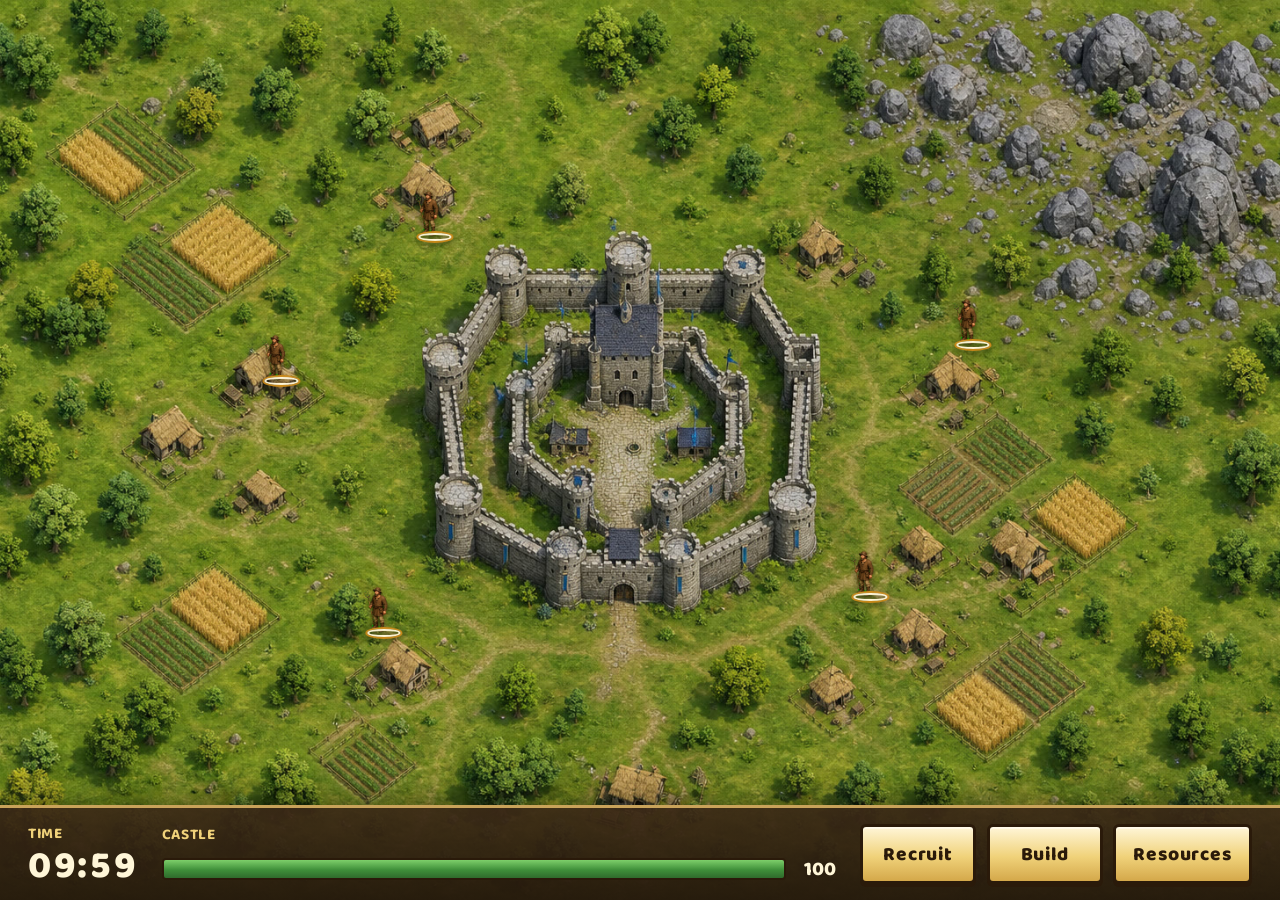
==== commit b9bd4a08: "Add round four with battering-ram scroll briefing Round four opens with a parchment warning about go" ====
--- a/round-1.html
+++ b/round-1.html
@@ -10,7 +10,7 @@
       href="https://fonts.googleapis.com/css2?family=Baloo+2:wght@700;800&family=Fraunces:opsz,wght@9..144,500;600;700&display=swap"
       rel="stylesheet"
     />
-    <link rel="stylesheet" href="styles.css?v=defeat-r3" />
+    <link rel="stylesheet" href="styles.css?v=round4" />
   </head>
   <body class="game-body">
     <main class="game" data-round="1" aria-label="Round one battlefield">
@@ -386,6 +386,6 @@
       </div>
     </main>
 
-    <script src="game.js?v=defeat-r3" defer></script>
+    <script src="game.js?v=round4" defer></script>
   </body>
 </html>
